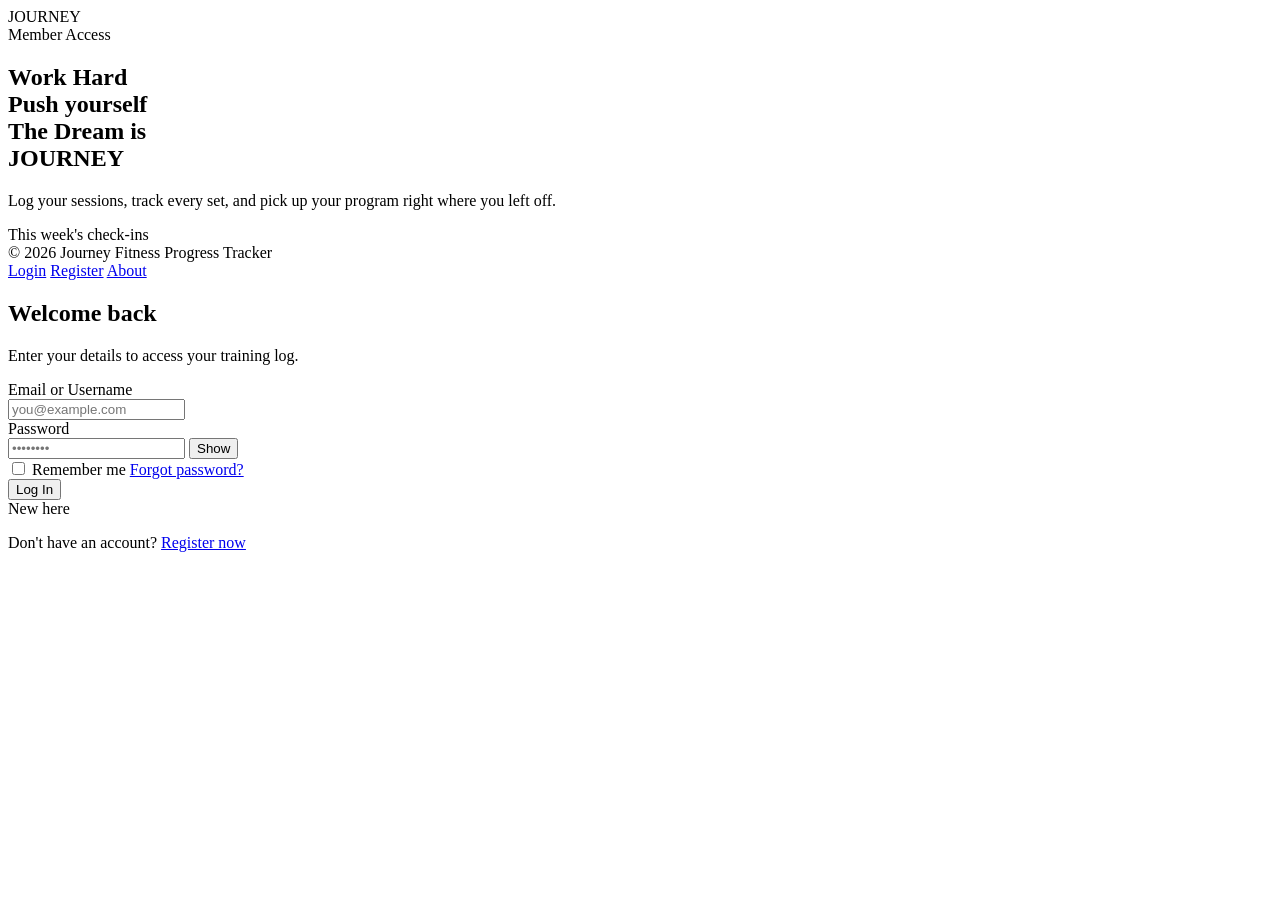
==== index.html @ c95230f8 "Add files via upload" ====
<!DOCTYPE html>
<html lang="en">
<head>
<meta charset="UTF-8">
<meta name="viewport" content="width=device-width, initial-scale=1.0">
<title>JOURNEY — Login</title>
<link rel="preconnect" href="https://fonts.googleapis.com">
<link href="https://fonts.googleapis.com/css2?family=Anton&family=Inter:wght@400;500;600;700&family=JetBrains+Mono:wght@500;700&display=swap" rel="stylesheet">
<link rel="stylesheet" href="/css/login.css">
  
</head>
<body>

  <section class="panel-left">

    

    <div class="brand"><span class="dot"></span>JOURNEY</div>

    <div class="hero">
      <div class="eyebrow">Member Access</div>
      <h1 class="headline">Work Hard<br>Push yourself<br>The Dream is<br><span>JOURNEY</span></h1>
      <p class="sub">Log your sessions, track every set, and pick up your program right where you left off.</p>

      <div class="tally" aria-hidden="true">
        <div class="bar"></div><div class="bar"></div><div class="bar"></div><div class="bar"></div><div class="bar"></div>
        <div class="bar"></div><div class="bar"></div><div class="bar"></div><div class="bar"></div><div class="bar"></div>
      </div>
      <div class="tally-label">This week's check-ins</div>
    </div>

    <div class="foot-note">© 2026 Journey Fitness Progress Tracker</div>
  </section>

  <section class="panel-right">
    <div class="form-wrap">

      <nav class="tabs">
        <a href="#" class="active">Login</a>
        <a href="register.html">Register</a>
        <a href="about.html">About</a>
      </nav>

      <h2 class="form-title">Welcome back</h2>
      <p class="form-desc">Enter your details to access your training log.</p>

      <form action="#" method="POST">
        <div class="field">
          <label for="identifier">Email or Username</label>
          <div class="input-row">
            <input type="text" id="identifier" name="identifier" placeholder="you@example.com" autocomplete="username" required>
          </div>
        </div>

        <div class="field">
          <label for="password">Password</label>
          <div class="input-row">
            <input type="password" id="password" name="password" placeholder="••••••••" autocomplete="current-password" required>
            <button type="button" class="toggle-visibility" id="toggleBtn" aria-label="Show password">Show</button>
          </div>
        </div>

        <div class="row-between">
          <label class="remember">
            <input type="checkbox" id="remember" name="remember">
            <span>Remember me</span>
          </label>
          <a href="forgotpass.html" class="forgot">Forgot password?</a>
        </div>

        <button type="submit" class="btn-submit">Log In</button>
      </form>

      <div class="divider">New here</div>

      <p class="signup-note">Don't have an account? <a href="register.html">Register now</a></p>

    </div>
  </section>


<script src="/js/login.js"></script>

</body>
</html>
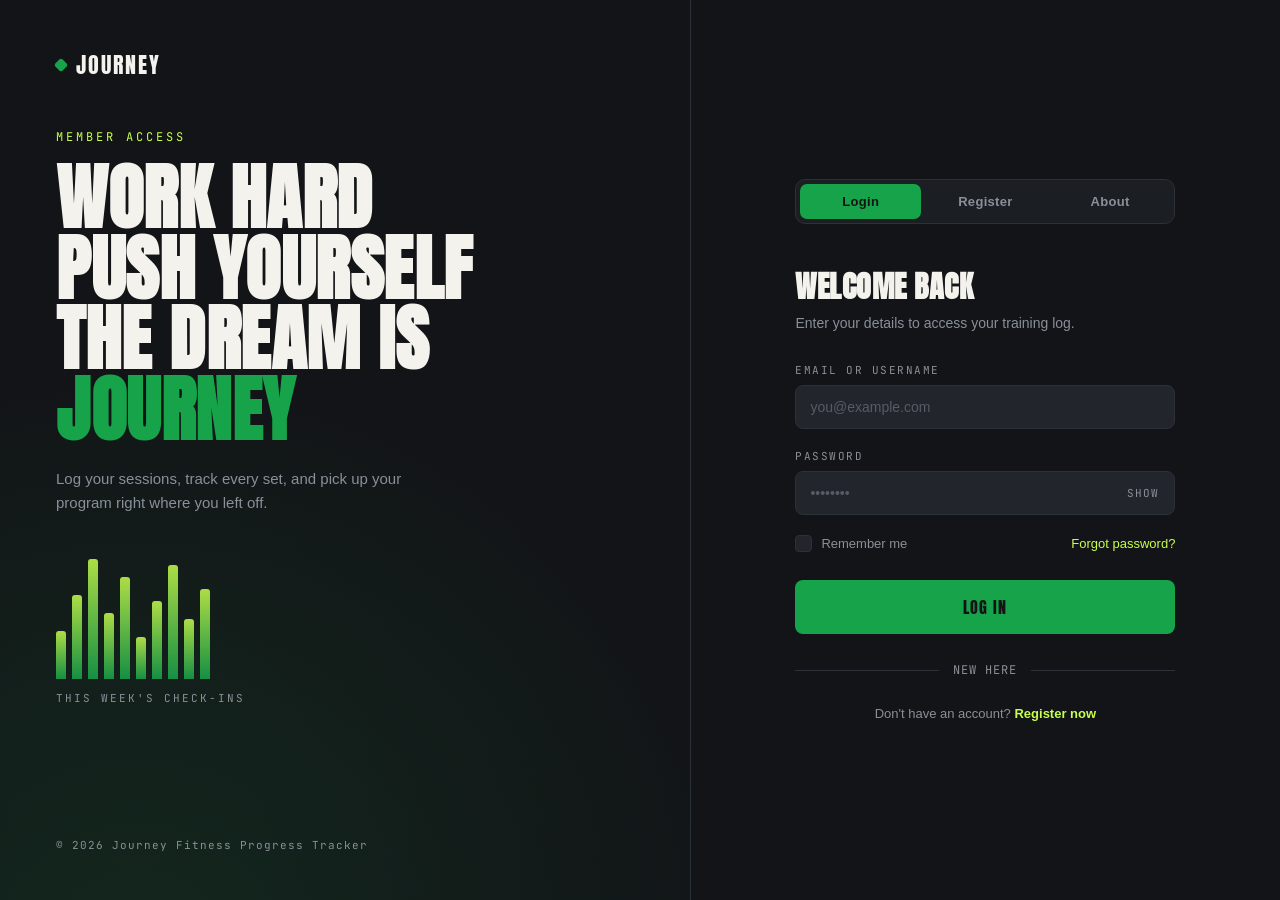
==== commit 57c4fa68: "Update index.html" ====
--- a/index.html
+++ b/index.html
@@ -6,7 +6,7 @@
 <title>JOURNEY — Login</title>
 <link rel="preconnect" href="https://fonts.googleapis.com">
 <link href="https://fonts.googleapis.com/css2?family=Anton&family=Inter:wght@400;500;600;700&family=JetBrains+Mono:wght@500;700&display=swap" rel="stylesheet">
-<link rel="stylesheet" href="/css/login.css">
+<link rel="stylesheet" href="login.css">
   
 </head>
 <body>
@@ -79,7 +79,7 @@
   </section>
 
 
-<script src="/js/login.js"></script>
+<script src="login.js"></script>
 
 </body>
 </html>
--- a/login.css
+++ b/login.css
@@ -0,0 +1,358 @@
+:root{
+    --bg:#121417;
+    --surface:#1B1E23;
+    --surface-2:#22262C;
+    --line:#2C3038;
+    --text:#F3F2ED;
+    --text-muted:#8A8F99;
+    --accent:#16a34a;
+    --accent-2:#C8FF4D;
+  }
+
+  *{box-sizing:border-box;margin:0;padding:0;}
+
+  body{
+    font-family:'Inter',sans-serif;
+    background:var(--bg);
+    color:var(--text);
+    min-height:100vh;
+    display:flex;
+  }
+
+  a{color:inherit;text-decoration:none;}
+
+  /* ===== LEFT PANEL ===== */
+.panel-left{
+  flex:1.1;
+  position:relative;
+  display:flex;
+  flex-direction:column;
+  justify-content:space-between;
+  padding:48px 56px;
+  background:
+    linear-gradient(180deg, rgba(18,20,23,0.35) 0%, rgba(18,20,23,0.2) 40%, rgba(18,20,23,0.45) 100%),
+    radial-gradient(circle at 20% 110%, rgba(22,163,74,0.25), transparent 55%),
+    url('images/loginbg2.png') center/cover no-repeat;
+  border-right:1px solid var(--line);
+  overflow:hidden;
+}
+
+
+  .brand{
+    font-family:'Anton',sans-serif;
+    font-size:22px;
+    letter-spacing:2px;
+    display:flex;
+    align-items:center;
+    gap:10px;
+  }
+  .brand .dot{
+    width:10px;height:10px;background:var(--accent);border-radius:2px;
+    transform:rotate(45deg);
+  }
+
+.hero{
+  max-width:520px;
+  margin-top:48px;   /* controls brand → hero gap directly */
+}
+
+
+  .eyebrow{
+    font-family:'JetBrains Mono',monospace;
+    font-size:12px;
+    letter-spacing:3px;
+    color:var(--accent-2);
+    text-transform:uppercase;
+    margin-bottom:18px;
+  }
+  .headline{
+    font-family:'Anton',sans-serif;
+    font-size:clamp(44px, 6vw, 72px);
+    line-height:0.98;
+    letter-spacing:0.5px;
+    text-transform:uppercase;
+  }
+  .headline span{color:var(--accent);}
+  .sub{
+    margin-top:22px;
+    color:var(--text-muted);
+    font-size:15px;
+    line-height:1.6;
+    max-width:400px;
+  }
+
+  /* Signature element: rep-tally bar stack */
+  .tally{
+    display:flex;
+    align-items:flex-end;
+    gap:6px;
+    height:120px;
+    margin-top:44px;
+  }
+  .tally .bar{
+    width:10px;
+    background:linear-gradient(180deg, var(--accent-2), var(--accent));
+    border-radius:3px 3px 0 0;
+    opacity:0.85;
+    animation:pulse 2.6s ease-in-out infinite;
+  }
+  @keyframes pulse{
+    0%,100%{transform:scaleY(0.55);}
+    50%{transform:scaleY(1);}
+  }
+  .tally .bar:nth-child(1){height:40%;animation-delay:0s;}
+  .tally .bar:nth-child(2){height:70%;animation-delay:0.15s;}
+  .tally .bar:nth-child(3){height:100%;animation-delay:0.3s;}
+  .tally .bar:nth-child(4){height:55%;animation-delay:0.45s;}
+  .tally .bar:nth-child(5){height:85%;animation-delay:0.6s;}
+  .tally .bar:nth-child(6){height:35%;animation-delay:0.75s;}
+  .tally .bar:nth-child(7){height:65%;animation-delay:0.9s;}
+  .tally .bar:nth-child(8){height:95%;animation-delay:1.05s;}
+  .tally .bar:nth-child(9){height:50%;animation-delay:1.2s;}
+  .tally .bar:nth-child(10){height:75%;animation-delay:1.35s;}
+  .tally-label{
+    font-family:'JetBrains Mono',monospace;
+    font-size:11px;
+    letter-spacing:2px;
+    color:var(--text-muted);
+    margin-top:12px;
+    text-transform:uppercase;
+  }
+
+  .foot-note{
+    font-family:'JetBrains Mono',monospace;
+    font-size:11px;
+    color:var(--text-muted);
+    letter-spacing:1px;
+    margin-top:auto;   /* pushes just the footer to the bottom */
+}
+  
+
+  /* ===== RIGHT PANEL ===== */
+  .panel-right{
+    flex:1;
+    display:flex;
+    flex-direction:column;
+    align-items:center;
+    justify-content:center;
+    padding:48px 32px;
+  }
+
+  .form-wrap{
+    width:100%;
+    max-width:380px;
+  }
+
+  nav.tabs{
+    display:flex;
+    gap:4px;
+    background:var(--surface);
+    border:1px solid var(--line);
+    border-radius:10px;
+    padding:4px;
+    margin-bottom:40px;
+  }
+  nav.tabs a{
+    flex:1;
+    text-align:center;
+    padding:10px 0;
+    font-size:13px;
+    font-weight:600;
+    letter-spacing:0.3px;
+    border-radius:7px;
+    color:var(--text-muted);
+    transition:all 0.15s ease;
+  }
+  nav.tabs a.active{
+    background:var(--accent);
+    color:#141414;
+  }
+  nav.tabs a:not(.active):hover{
+    color:var(--text);
+  }
+
+  .form-title{
+    font-family:'Anton',sans-serif;
+    font-size:30px;
+    text-transform:uppercase;
+    letter-spacing:0.5px;
+    margin-bottom:6px;
+  }
+  .form-desc{
+    color:var(--text-muted);
+    font-size:14px;
+    margin-bottom:32px;
+  }
+
+  .field{
+    margin-bottom:20px;
+  }
+  .field label{
+    display:block;
+    font-family:'JetBrains Mono',monospace;
+    font-size:11px;
+    letter-spacing:1.5px;
+    text-transform:uppercase;
+    color:var(--text-muted);
+    margin-bottom:8px;
+  }
+  .input-row{
+    position:relative;
+  }
+  .field input{
+    width:100%;
+    background:var(--surface-2);
+    border:1px solid var(--line);
+    border-radius:8px;
+    padding:13px 14px;
+    color:var(--text);
+    font-size:14px;
+    font-family:'Inter',sans-serif;
+    outline:none;
+    transition:border-color 0.15s ease, box-shadow 0.15s ease;
+  }
+  .field input::placeholder{color:#565B64;}
+  .field input:focus{
+    border-color:var(--accent);
+    box-shadow:0 0 0 3px rgba(255,75,51,0.15);
+  }
+
+  .toggle-visibility{
+    position:absolute;
+    right:12px;
+    top:50%;
+    transform:translateY(-50%);
+    background:none;
+    border:none;
+    color:var(--text-muted);
+    font-family:'JetBrains Mono',monospace;
+    font-size:11px;
+    letter-spacing:1px;
+    cursor:pointer;
+    text-transform:uppercase;
+    padding:4px;
+  }
+  .toggle-visibility:hover{color:var(--accent-2);}
+
+  .row-between{
+    display:flex;
+    align-items:center;
+    justify-content:space-between;
+    margin-bottom:28px;
+  }
+
+  .remember{
+    display:flex;
+    align-items:center;
+    gap:9px;
+    cursor:pointer;
+    user-select:none;
+  }
+  .remember input[type="checkbox"]{
+    appearance:none;
+    width:17px;
+    height:17px;
+    border:1.5px solid var(--line);
+    border-radius:4px;
+    background:var(--surface-2);
+    cursor:pointer;
+    position:relative;
+    flex-shrink:0;
+  }
+  .remember input[type="checkbox"]:checked{
+    background:var(--accent);
+    border-color:var(--accent);
+  }
+  .remember input[type="checkbox"]:checked::after{
+    content:"";
+    position:absolute;
+    left:5px;
+    top:1px;
+    width:4px;
+    height:9px;
+    border:solid #141414;
+    border-width:0 2px 2px 0;
+    transform:rotate(45deg);
+  }
+  .remember span{
+    font-size:13px;
+    color:var(--text-muted);
+  }
+
+  .forgot{
+    font-size:13px;
+    color:var(--accent-2);
+    font-weight:500;
+  }
+  .forgot:hover{text-decoration:underline;}
+
+  .btn-submit{
+    width:100%;
+    padding:15px;
+    background:var(--accent);
+    color:#141414;
+    border:none;
+    border-radius:8px;
+    font-family:'Anton',sans-serif;
+    font-size:16px;
+    letter-spacing:1px;
+    text-transform:uppercase;
+    cursor:pointer;
+    transition:transform 0.1s ease, background 0.15s ease;
+  }
+  .btn-submit:hover{
+    background:#FF5F49;
+  }
+  .btn-submit:active{
+    transform:scale(0.985);
+  }
+
+  .divider{
+    display:flex;
+    align-items:center;
+    gap:14px;
+    margin:28px 0;
+    color:var(--text-muted);
+    font-size:12px;
+    font-family:'JetBrains Mono',monospace;
+    text-transform:uppercase;
+    letter-spacing:1px;
+  }
+  .divider::before, .divider::after{
+    content:"";
+    flex:1;
+    height:1px;
+    background:var(--line);
+  }
+
+  .signup-note{
+    text-align:center;
+    font-size:13px;
+    color:var(--text-muted);
+  }
+  .signup-note a{
+    color:var(--accent-2);
+    font-weight:600;
+  }
+  .signup-note a:hover{text-decoration:underline;}
+
+  @media (max-width: 860px){
+    body{flex-direction:column;}
+    .panel-left{
+      border-right:none;
+      border-bottom:1px solid var(--line);
+      padding:36px;
+    }
+    .headline{font-size:40px;}
+    .tally{height:70px;}
+    .panel-right{padding:40px 24px;}
+  }
+
+  :focus-visible{
+    outline:2px solid var(--accent-2);
+    outline-offset:2px;
+  }
+
+  @media (prefers-reduced-motion: reduce){
+    .tally .bar{animation:none;}
+  }
